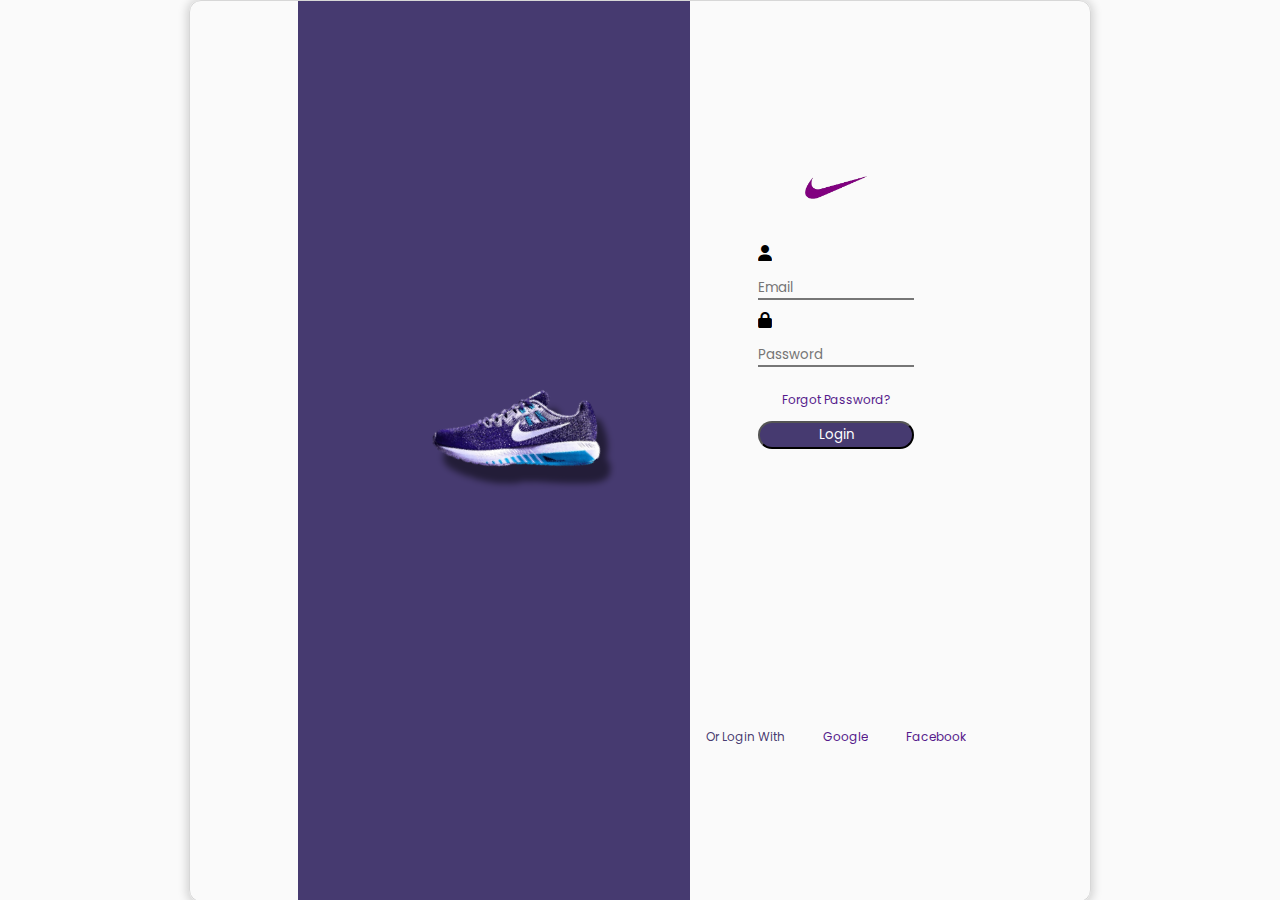
==== index.html @ 66488dce "first push" ====
<!DOCTYPE html>
<html lang="en">

<head>
    <meta charset="UTF-8">
    <meta name="viewport" content="width=device-width, initial-scale=1.0">
    <title>Nike Login </title>
    <link rel="stylesheet" href="./css/style.css">
    <link rel="stylesheet" href="https://cdnjs.cloudflare.com/ajax/libs/font-awesome/6.6.0/css/all.min.css">
    <script src="https://cdnjs.cloudflare.com/ajax/libs/gsap/3.11.5/gsap.min.js"></script>

    

</head>

<body>
    <section>
        <div id="conatiner_section">
            <div class="imgContainer">
                
                <img height="" src="./img/nike-removebg-preview.png" alt="" draggable="false">
                <div class="loginBtns">
                    <a href="login.html">Login</a>
                    <a href="signup.html">Sign up</a>
                </div>
            </div>
            <div class="formContainer">
                <div class="login_container">
                    <img src="./img/images-removebg-preview.png" alt="" draggable="false">
                    <div class="inputBoxes">
                        <label for="email"><i class="fa-solid fa-user"></i></label>
                        <input type="text" placeholder="Email">
                        <label for="password"><i class="fa-solid fa-lock"></i></label>
                        <input type="password" placeholder="Password">
                    </div>
                    <div class="passLogin">
                        <a href="">Forgot Password?</a>
                        <button>Login</button>
                    </div>
                </div>
                <div class="lowerIcons">
                    <p>or login with </p>
                    <div class="lowerBtns">
                        <img src="https://w7.pngwing.com/pngs/326/85/png-transparent-google-logo-google-text-trademark-logo-thumbnail.png" alt="">
                        <a href="">google</a>
                    </div>
                    <div class="lowerBtns">
                        <img src="https://upload.wikimedia.org/wikipedia/commons/6/6c/Facebook_Logo_2023.png" alt="">
                        <a href="">facebook</a>
                    </div>
                </div>
            </div>

        </div>
    </section>

</body>

</html>
---- css/style.css ----
@import url("https://fonts.googleapis.com/css2?family=Barlow+Condensed:ital,wght@0,100;0,200;0,300;0,400;0,500;0,600;0,700;0,800;0,900;1,100;1,200;1,300;1,400;1,500;1,600;1,700;1,800;1,900&family=Kanit:ital,wght@0,100;0,200;0,300;0,400;0,500;0,600;0,700;0,800;0,900;1,100;1,200;1,300;1,400;1,500;1,600;1,700;1,800;1,900&family=Montserrat:ital,wght@0,100..900;1,100..900&family=Playfair+Display:ital,wght@0,400..900;1,400..900&family=Poppins:ital,wght@0,100;0,200;0,300;0,400;0,500;0,600;0,700;0,800;0,900;1,100;1,200;1,300;1,400;1,500;1,600;1,700;1,800;1,900&family=Roboto:ital,wght@0,100;0,300;0,400;0,500;0,700;0,900;1,100;1,300;1,400;1,500;1,700;1,900&display=swap");
* {
    margin: 0;
    padding: 0;
    overflow: hidden;
    font-family: "Poppins", sans-serif;
}

section {
    display: flex;
    justify-content: center;
    margin: auto;
    align-items: center;
    height: 100%;
}
body {
    height: 100vh;
    overflow: hidden;
    background-color: rgb(250, 250, 250);
}

#conatiner_section {
    display: flex;
    justify-content: center;
    margin: auto;
    height: 80%;
    width: 60%;
    box-shadow: 0px 1px 8px 3px #00000025;
    border-radius: 12px;
    border: solid 1px rgb(215, 215, 215);
}

.login_container {
    width: 70%;
    display: flex;
    flex-direction: column;
    gap: 24px;
}

.imgContainer {
    background-color: #3d3069f3;
    width: 50%;
    height: auto;
    display: flex;
    align-items: center;
    justify-content: space-between;
    padding: 1rem;
    margin: 0;
    gap: 24px;
    animation: changeImg 20s linear infinite;
}

@keyframes changeImg {
    0% {
        background-color: #0e4082;
    }
    50% {
        background-color: #81007f;
    }
    100% {
        background-color: rgb(144, 108, 108);
    }
}

.imgContainer a {
    color: white;
    text-decoration: none;
}

.imgContainer img {
    filter: drop-shadow(55px 5px 3px rgba(0, 0, 0, 0.5));
    transform: rotate(45deg);
    width: 60%;
    transition: all 500ms;
    margin-left: 40px;
}

.loginBtns {
    display: flex;
    flex-direction: column;
    justify-content: center;
    align-items: center;
    gap: 15px;
    font-weight: 500;
}

.formContainer {
    width: 50%;
    padding: 1rem;
    border-radius: 0px 12px 12px 0px;
    display: flex;
    flex-direction: column;
    align-items: center;
    justify-content: space-around;
    background-color: #fafafa;
}

.login_container img {
    width: 40%;
    display: flex;
    align-items: center;
    margin: auto;
}

.imgContainer img:hover {
    transform: rotate(18deg);
    scale: 1.2;
    margin-left: 40px;
}

.inputBoxes {
    width: 100%;
    display: flex;
    flex-direction: column;
    gap: 10px;
}

.inputBoxes input {
    border-top: none;
    border-left: none;
    border-right: none;
    background-color: #fafafa;
    transition: all 500ms;
}

.inputBoxes input:focus {
    outline: none;
    border-bottom: 2px solid #80167f;
}

.passLogin {
    font-size: 12px;
    width: 100%;
    display: flex;
    justify-content: space-between;
    align-items: center;
}

.passLogin a {
    text-decoration: none;
}

.passLogin button {
    color: white;
    background-color: #3d3069f3;
    width: 100px;
    padding: 2px;
    border-radius: 25px;
}

.lowerIcons {
    font-size: 12px;
    color: #3d3069f3;
    display: flex;
    align-items: end;
    justify-content: center;
    text-transform: capitalize;
    gap: 15px;
}

.lowerBtns {
    display: flex;
    align-items: center;
    gap: 3px;
}

.lowerBtns img {
    width: 20px;
}

.lowerBtns a {
    text-decoration: none;
}

@media (max-width: 700px) and (min-width: 320px) {
    #conatiner_section {
        flex-direction: column;
        height: 100vh;
        width: 100%;
    
    }
   
    .loginBtns {
        display: none;
    }
    .formContainer {
        width: auto;
        height: 80%;
       
    }
    .imgContainer img {
        padding-top: 80px;
        width: 50%;
        filter: drop-shadow(20px 5px 3px rgba(0, 0, 0, 0.5));
    }
    .imgContainer {
        align-items: center;
        width: auto;
       justify-content:center;
    }
    .login_container {
        gap: 24px;
    }
    .passLogin {
        flex-direction: column;
        gap: 12px;
    }
    .passLogin button {
        width: 100%;
    }
}

@media (max-width: 1400px) and (min-width: 700px) {
    #conatiner_section {
        height: 100vh;
        width: 100vh;
        justify-content: center;
    
    }
   
    .loginBtns {
        display: none;
    }
    .formContainer {
        width: auto;
  
       
    }
    .imgContainer img {
        width: 50%;
        filter: drop-shadow(20px 5px 3px rgba(0, 0, 0, 0.5));
    }
    .imgContainer {
        align-items: center;
        width: 40%;
       justify-content:center;
    }
    .login_container {
        width: 60%;
       
    }
    .passLogin {
        flex-direction: column;
        gap: 12px;
    }
    .passLogin button {
        width: 100%;
    }
}
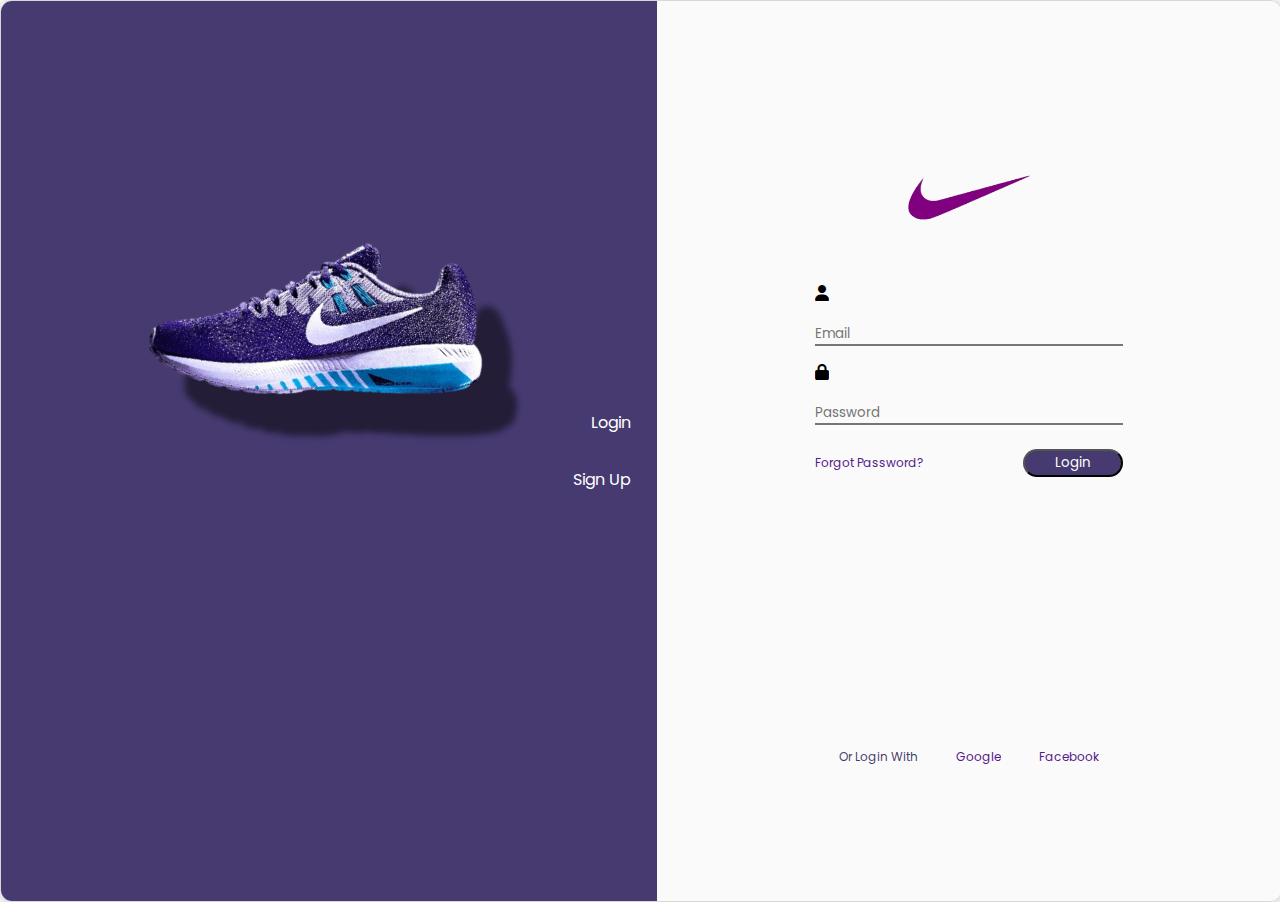
==== commit 6010ceb3: "made login page mobile friendly" ====
--- a/index.html
+++ b/index.html
@@ -14,15 +14,14 @@
 </head>
 
 <body>
-    <section>
         <div id="conatiner_section">
-            <div class="imgContainer">
-                
+            <div class="imgContainer">  
                 <img height="" src="./img/nike-removebg-preview.png" alt="" draggable="false">
-                <div class="loginBtns">
-                    <a href="login.html">Login</a>
-                    <a href="signup.html">Sign up</a>
-                </div>
+             <div class="loginBtns">
+                <a class="logIn" href="">Login</a>
+                <a class="signUp" href="./signup.html">Sign Up</a>
+             </div>
+
             </div>
             <div class="formContainer">
                 <div class="login_container">
--- a/css/style.css
+++ b/css/style.css
@@ -1,4 +1,5 @@
 @import url("https://fonts.googleapis.com/css2?family=Barlow+Condensed:ital,wght@0,100;0,200;0,300;0,400;0,500;0,600;0,700;0,800;0,900;1,100;1,200;1,300;1,400;1,500;1,600;1,700;1,800;1,900&family=Kanit:ital,wght@0,100;0,200;0,300;0,400;0,500;0,600;0,700;0,800;0,900;1,100;1,200;1,300;1,400;1,500;1,600;1,700;1,800;1,900&family=Montserrat:ital,wght@0,100..900;1,100..900&family=Playfair+Display:ital,wght@0,400..900;1,400..900&family=Poppins:ital,wght@0,100;0,200;0,300;0,400;0,500;0,600;0,700;0,800;0,900;1,100;1,200;1,300;1,400;1,500;1,600;1,700;1,800;1,900&family=Roboto:ital,wght@0,100;0,300;0,400;0,500;0,700;0,900;1,100;1,300;1,400;1,500;1,700;1,900&display=swap");
+
 * {
     margin: 0;
     padding: 0;
@@ -6,49 +7,48 @@
     font-family: "Poppins", sans-serif;
 }
 
-section {
-    display: flex;
-    justify-content: center;
-    margin: auto;
-    align-items: center;
-    height: 100%;
-}
-body {
-    height: 100vh;
-    overflow: hidden;
-    background-color: rgb(250, 250, 250);
-}
 
 #conatiner_section {
     display: flex;
-    justify-content: center;
-    margin: auto;
-    height: 80%;
-    width: 60%;
+    width: 100vw; 
+    height: 100vh;    
     box-shadow: 0px 1px 8px 3px #00000025;
     border-radius: 12px;
     border: solid 1px rgb(215, 215, 215);
 }
 
+
+
 .login_container {
-    width: 70%;
     display: flex;
     flex-direction: column;
     gap: 24px;
+    
 }
 
 .imgContainer {
+    flex: 1;
     background-color: #3d3069f3;
-    width: 50%;
-    height: auto;
-    display: flex;
-    align-items: center;
-    justify-content: space-between;
+    height: auto; /* You can change this to height: 100% if needed */
     padding: 1rem;
     margin: 0;
-    gap: 24px;
+    position: relative; /* This is required for the child to be positioned relative to this container */
     animation: changeImg 20s linear infinite;
-}
+    display: flex;
+    justify-content: flex-end;
+    align-items: center;
+}
+
+.imgContainer img {
+    width: 28vw; /* Adjust size as necessary */
+    filter: drop-shadow(55px 5px 3px rgba(0, 0, 0, 0.5));
+    transform: rotate(45deg);
+    transition: all 500ms;
+    position: absolute;
+    left: 20%; /* Position from the left of the parent container */
+    top: 20%; /* Position from the top of the parent container */
+}
+
 
 @keyframes changeImg {
     0% {
@@ -62,31 +62,32 @@
     }
 }
 
-.imgContainer a {
-    color: white;
+.loginBtns{
+    display: flex;
+    flex-direction: column;
+    align-items: end;
+    gap: 12px;
+}
+.loginBtns a{
+    padding: 10px;
     text-decoration: none;
-}
-
-.imgContainer img {
-    filter: drop-shadow(55px 5px 3px rgba(0, 0, 0, 0.5));
-    transform: rotate(45deg);
-    width: 60%;
-    transition: all 500ms;
-    margin-left: 40px;
-}
-
-.loginBtns {
-    display: flex;
-    flex-direction: column;
-    justify-content: center;
-    align-items: center;
-    gap: 15px;
-    font-weight: 500;
-}
+    color: white; 
+    font: bolder;
+}
+
+.loginBtns a:hover{
+    background-color: #564b4b;
+    padding: 10px;
+    border-radius: 15%;
+    font-weight: 600;
+    transition: 80ms all ease-in;
+
+}
+
+
 
 .formContainer {
-    width: 50%;
-    padding: 1rem;
+    flex: 1;
     border-radius: 0px 12px 12px 0px;
     display: flex;
     flex-direction: column;
@@ -112,7 +113,7 @@
     width: 100%;
     display: flex;
     flex-direction: column;
-    gap: 10px;
+    gap: 16px;
 }
 
 .inputBoxes input {
@@ -121,6 +122,8 @@
     border-right: none;
     background-color: #fafafa;
     transition: all 500ms;
+    width: 24vw;
+
 }
 
 .inputBoxes input:focus {
@@ -172,78 +175,38 @@
     text-decoration: none;
 }
 
+/* Media Query */
 @media (max-width: 700px) and (min-width: 320px) {
     #conatiner_section {
         flex-direction: column;
         height: 100vh;
-        width: 100%;
-    
-    }
-   
+    }
+
+    .imgContainer img {
+        width: 40vw;
+        left: 28%; /* Adjusting position on smaller screens */
+    }
+
     .loginBtns {
         display: none;
     }
+
     .formContainer {
-        width: auto;
-        height: 80%;
-       
-    }
-    .imgContainer img {
-        padding-top: 80px;
-        width: 50%;
-        filter: drop-shadow(20px 5px 3px rgba(0, 0, 0, 0.5));
-    }
-    .imgContainer {
-        align-items: center;
-        width: auto;
-       justify-content:center;
-    }
+        width: auto; /* Auto width for smaller screens */
+        flex: 3; /* Make the form container take more space */
+    }
+
     .login_container {
-        gap: 24px;
-    }
+        gap: 24px; /* Gap between elements */
+    }
+
     .passLogin {
         flex-direction: column;
-        gap: 12px;
-    }
+        gap: 12px; /* Adjusting the layout of the buttons */
+    }
+
     .passLogin button {
-        width: 100%;
-    }
-}
-
-@media (max-width: 1400px) and (min-width: 700px) {
-    #conatiner_section {
-        height: 100vh;
-        width: 100vh;
-        justify-content: center;
-    
-    }
-   
-    .loginBtns {
-        display: none;
-    }
-    .formContainer {
-        width: auto;
-  
-       
-    }
-    .imgContainer img {
-        width: 50%;
-        filter: drop-shadow(20px 5px 3px rgba(0, 0, 0, 0.5));
-    }
-    .imgContainer {
-        align-items: center;
-        width: 40%;
-       justify-content:center;
-    }
-    .login_container {
-        width: 60%;
-       
-    }
-    .passLogin {
-        flex-direction: column;
-        gap: 12px;
-    }
-    .passLogin button {
-        width: 100%;
-    }
-}+        width: 100%; /* Full-width buttons on smaller screens */
+    }
+}
+
